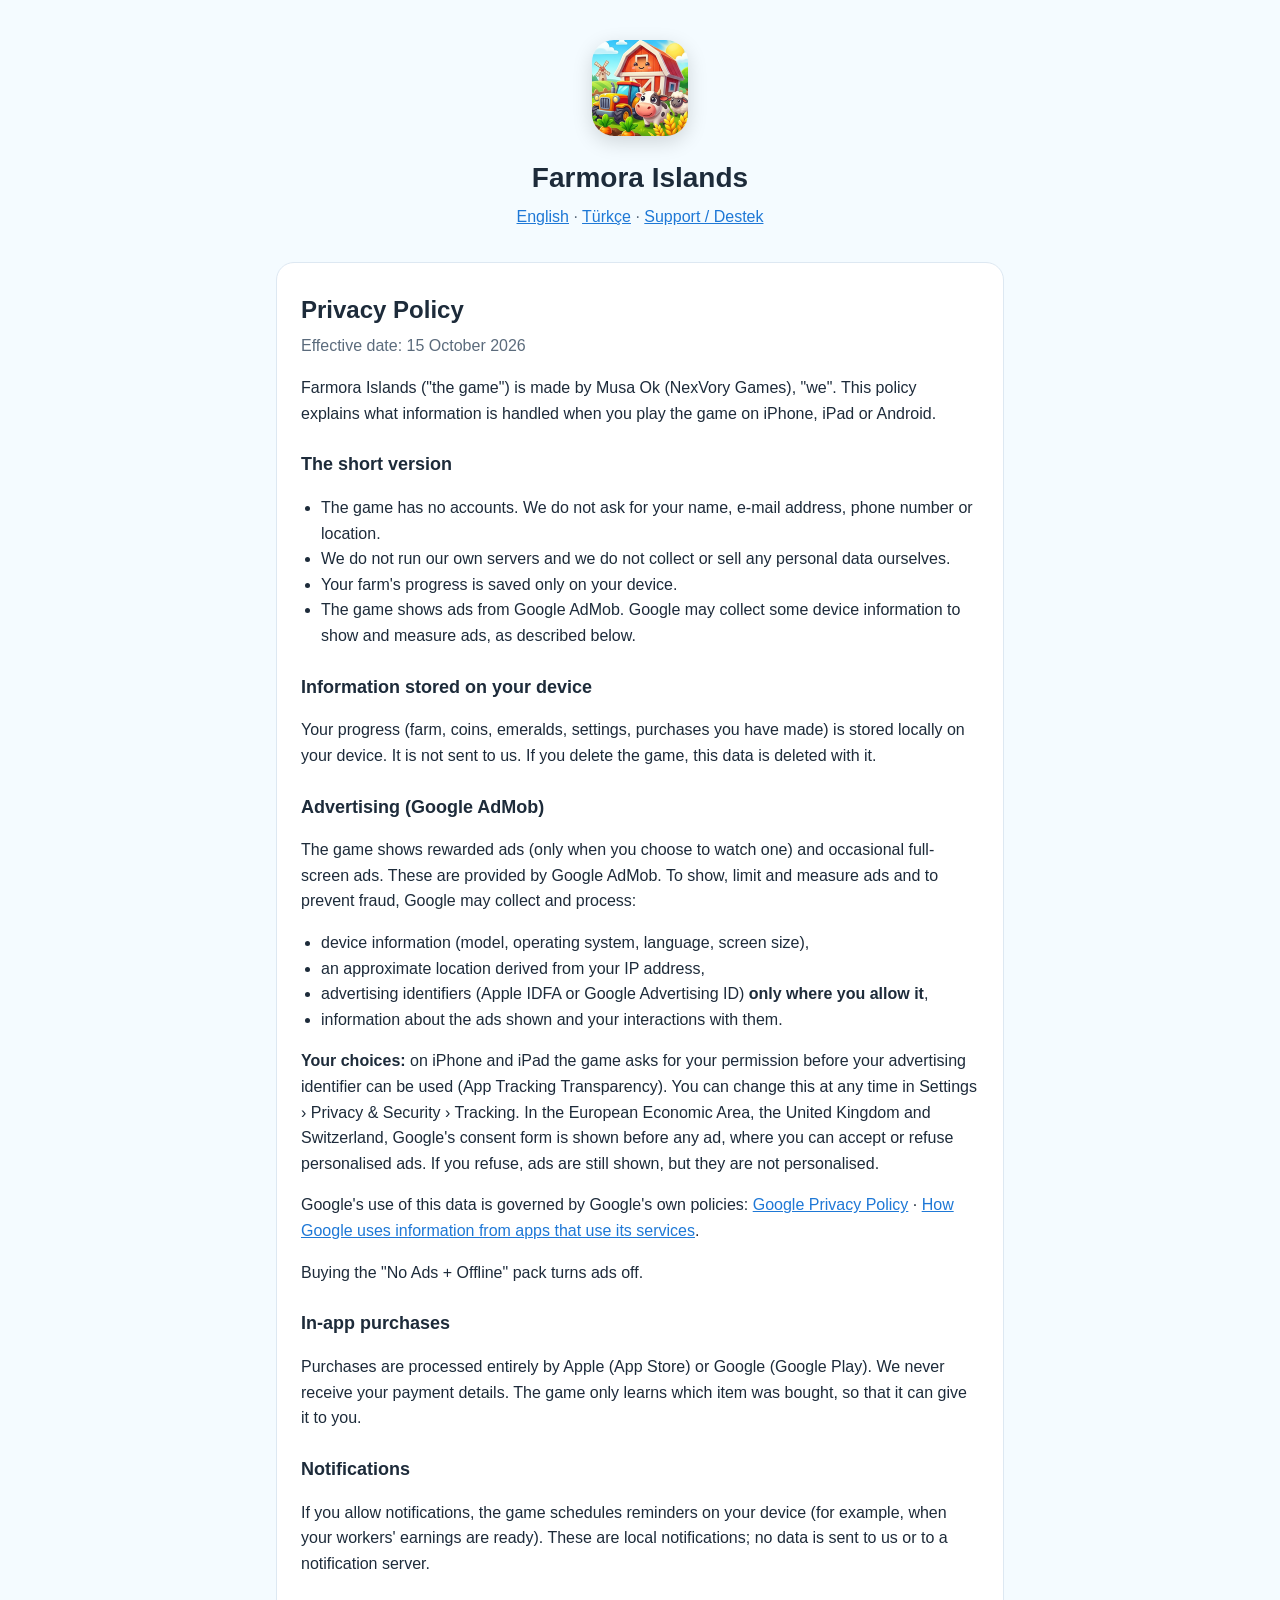
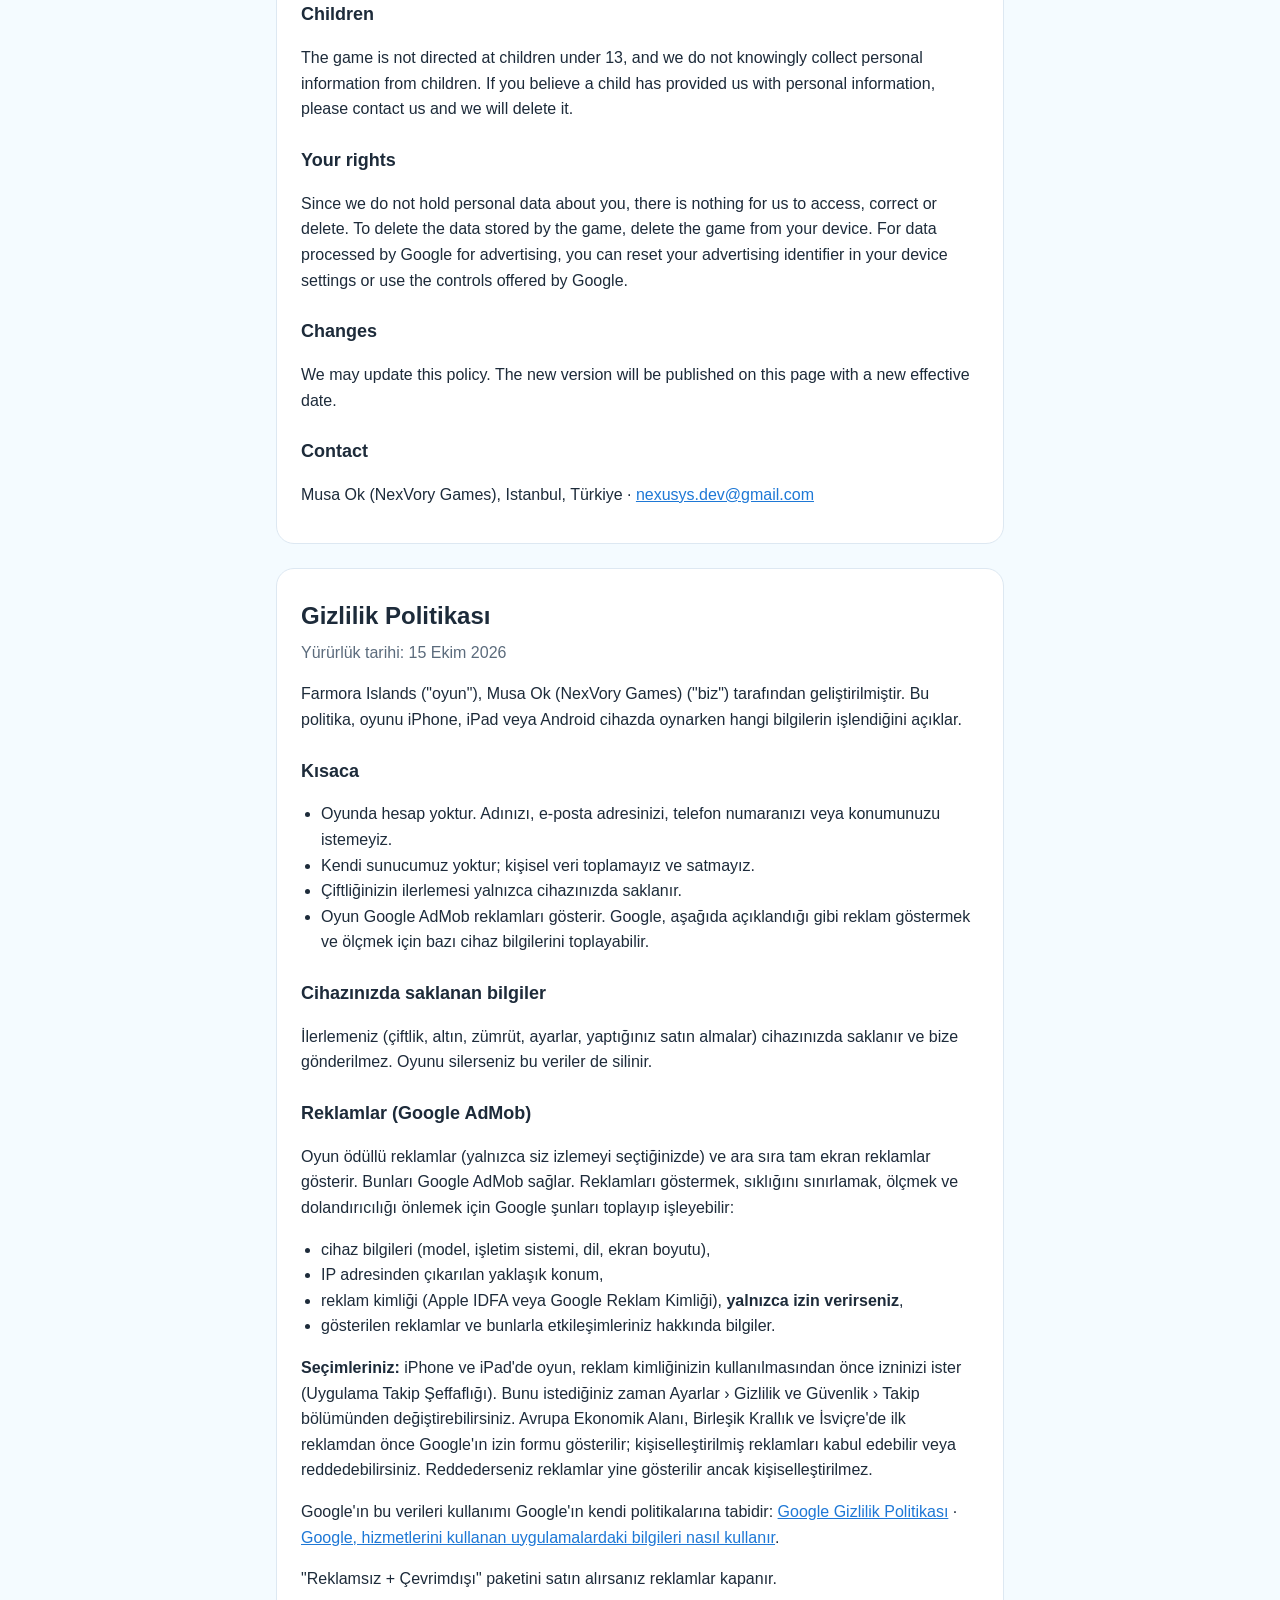
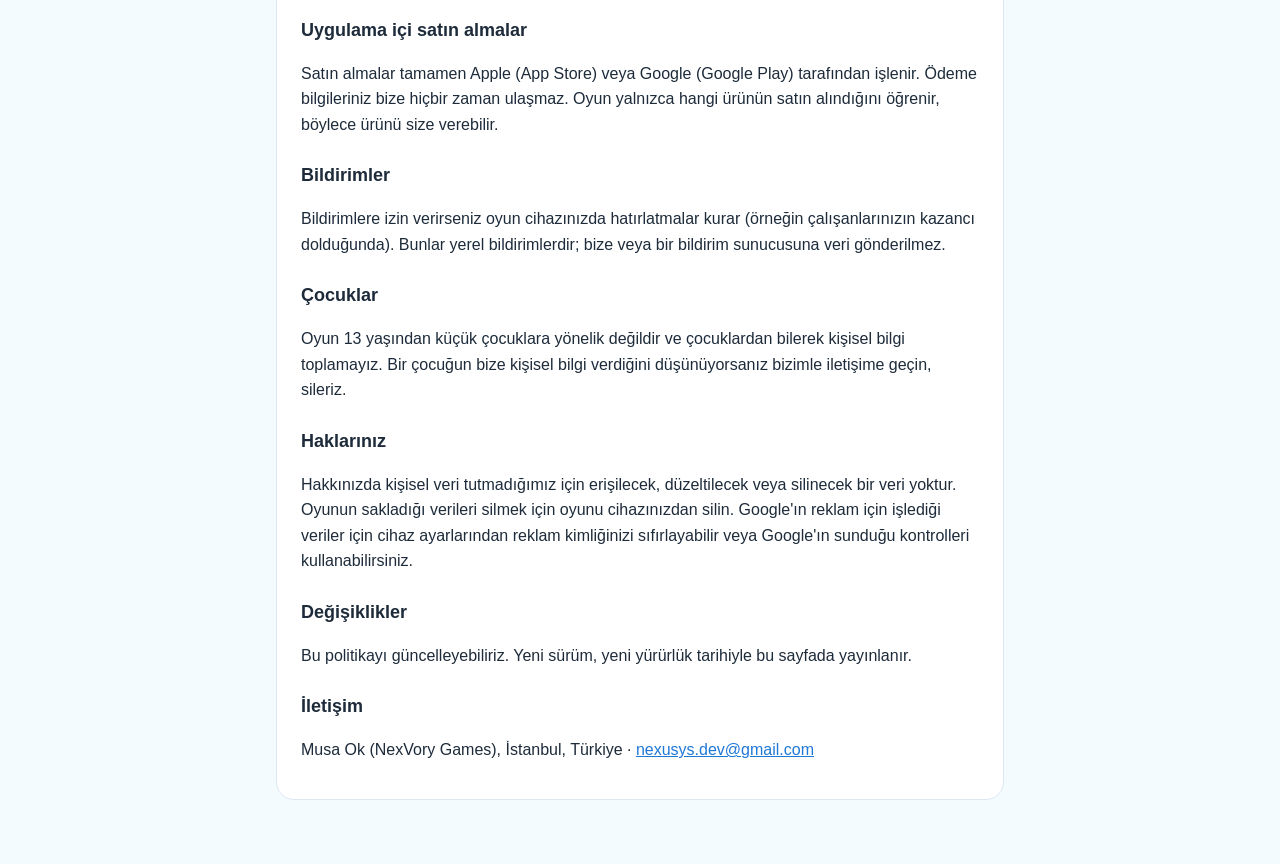
==== privacy.html @ bd9f8ef5 "Farmora Islands support and privacy pages Co-Authored-By: Claude Opus 5.5 <noreply@anthropic.com>" ====
<!doctype html>
<html lang="en">
<head>
<meta charset="utf-8">
<meta name="viewport" content="width=device-width, initial-scale=1">
<title>Farmora Islands – Privacy Policy / Gizlilik Politikası</title>
<link rel="stylesheet" href="style.css">
</head>
<body>
<main>
<header>
  <img src="icon.png" alt="" width="96" height="96">
  <h1>Farmora Islands</h1>
  <nav><a href="#en">English</a> · <a href="#tr">Türkçe</a> · <a href="index.html">Support / Destek</a></nav>
</header>

<section id="en">
<h2>Privacy Policy</h2>
<p class="date">Effective date: 15 October 2026</p>
<p>Farmora Islands ("the game") is made by Musa Ok (NexVory Games), "we". This policy explains what information is
handled when you play the game on iPhone, iPad or Android.</p>

<h3>The short version</h3>
<ul>
  <li>The game has no accounts. We do not ask for your name, e-mail address, phone number or location.</li>
  <li>We do not run our own servers and we do not collect or sell any personal data ourselves.</li>
  <li>Your farm's progress is saved only on your device.</li>
  <li>The game shows ads from Google AdMob. Google may collect some device information to show and measure ads, as described below.</li>
</ul>

<h3>Information stored on your device</h3>
<p>Your progress (farm, coins, emeralds, settings, purchases you have made) is stored locally on your device. It is not
sent to us. If you delete the game, this data is deleted with it.</p>

<h3>Advertising (Google AdMob)</h3>
<p>The game shows rewarded ads (only when you choose to watch one) and occasional full-screen ads. These are provided by
Google AdMob. To show, limit and measure ads and to prevent fraud, Google may collect and process:</p>
<ul>
  <li>device information (model, operating system, language, screen size),</li>
  <li>an approximate location derived from your IP address,</li>
  <li>advertising identifiers (Apple IDFA or Google Advertising ID) <strong>only where you allow it</strong>,</li>
  <li>information about the ads shown and your interactions with them.</li>
</ul>
<p><strong>Your choices:</strong> on iPhone and iPad the game asks for your permission before your advertising identifier can be
used (App Tracking Transparency). You can change this at any time in Settings › Privacy &amp; Security › Tracking. In the
European Economic Area, the United Kingdom and Switzerland, Google's consent form is shown before any ad, where you can
accept or refuse personalised ads. If you refuse, ads are still shown, but they are not personalised.</p>
<p>Google's use of this data is governed by Google's own policies:
<a href="https://policies.google.com/privacy">Google Privacy Policy</a> ·
<a href="https://policies.google.com/technologies/partner-sites">How Google uses information from apps that use its services</a>.</p>
<p>Buying the "No Ads + Offline" pack turns ads off.</p>

<h3>In-app purchases</h3>
<p>Purchases are processed entirely by Apple (App Store) or Google (Google Play). We never receive your payment details. The
game only learns which item was bought, so that it can give it to you.</p>

<h3>Notifications</h3>
<p>If you allow notifications, the game schedules reminders on your device (for example, when your workers' earnings are
ready). These are local notifications; no data is sent to us or to a notification server.</p>

<h3>Children</h3>
<p>The game is not directed at children under 13, and we do not knowingly collect personal information from children.
If you believe a child has provided us with personal information, please contact us and we will delete it.</p>

<h3>Your rights</h3>
<p>Since we do not hold personal data about you, there is nothing for us to access, correct or delete. To delete the data
stored by the game, delete the game from your device. For data processed by Google for advertising, you can reset your
advertising identifier in your device settings or use the controls offered by Google.</p>

<h3>Changes</h3>
<p>We may update this policy. The new version will be published on this page with a new effective date.</p>

<h3>Contact</h3>
<p>Musa Ok (NexVory Games), Istanbul, Türkiye · <a href="mailto:nexusys.dev@gmail.com">nexusys.dev@gmail.com</a></p>
</section>

<section id="tr">
<h2>Gizlilik Politikası</h2>
<p class="date">Yürürlük tarihi: 15 Ekim 2026</p>
<p>Farmora Islands ("oyun"), Musa Ok (NexVory Games) ("biz") tarafından geliştirilmiştir. Bu politika, oyunu iPhone, iPad
veya Android cihazda oynarken hangi bilgilerin işlendiğini açıklar.</p>

<h3>Kısaca</h3>
<ul>
  <li>Oyunda hesap yoktur. Adınızı, e-posta adresinizi, telefon numaranızı veya konumunuzu istemeyiz.</li>
  <li>Kendi sunucumuz yoktur; kişisel veri toplamayız ve satmayız.</li>
  <li>Çiftliğinizin ilerlemesi yalnızca cihazınızda saklanır.</li>
  <li>Oyun Google AdMob reklamları gösterir. Google, aşağıda açıklandığı gibi reklam göstermek ve ölçmek için bazı cihaz bilgilerini toplayabilir.</li>
</ul>

<h3>Cihazınızda saklanan bilgiler</h3>
<p>İlerlemeniz (çiftlik, altın, zümrüt, ayarlar, yaptığınız satın almalar) cihazınızda saklanır ve bize gönderilmez. Oyunu
silerseniz bu veriler de silinir.</p>

<h3>Reklamlar (Google AdMob)</h3>
<p>Oyun ödüllü reklamlar (yalnızca siz izlemeyi seçtiğinizde) ve ara sıra tam ekran reklamlar gösterir. Bunları Google AdMob
sağlar. Reklamları göstermek, sıklığını sınırlamak, ölçmek ve dolandırıcılığı önlemek için Google şunları toplayıp işleyebilir:</p>
<ul>
  <li>cihaz bilgileri (model, işletim sistemi, dil, ekran boyutu),</li>
  <li>IP adresinden çıkarılan yaklaşık konum,</li>
  <li>reklam kimliği (Apple IDFA veya Google Reklam Kimliği), <strong>yalnızca izin verirseniz</strong>,</li>
  <li>gösterilen reklamlar ve bunlarla etkileşimleriniz hakkında bilgiler.</li>
</ul>
<p><strong>Seçimleriniz:</strong> iPhone ve iPad'de oyun, reklam kimliğinizin kullanılmasından önce izninizi ister (Uygulama
Takip Şeffaflığı). Bunu istediğiniz zaman Ayarlar › Gizlilik ve Güvenlik › Takip bölümünden değiştirebilirsiniz. Avrupa
Ekonomik Alanı, Birleşik Krallık ve İsviçre'de ilk reklamdan önce Google'ın izin formu gösterilir; kişiselleştirilmiş reklamları
kabul edebilir veya reddedebilirsiniz. Reddederseniz reklamlar yine gösterilir ancak kişiselleştirilmez.</p>
<p>Google'ın bu verileri kullanımı Google'ın kendi politikalarına tabidir:
<a href="https://policies.google.com/privacy?hl=tr">Google Gizlilik Politikası</a> ·
<a href="https://policies.google.com/technologies/partner-sites?hl=tr">Google, hizmetlerini kullanan uygulamalardaki bilgileri nasıl kullanır</a>.</p>
<p>"Reklamsız + Çevrimdışı" paketini satın alırsanız reklamlar kapanır.</p>

<h3>Uygulama içi satın almalar</h3>
<p>Satın almalar tamamen Apple (App Store) veya Google (Google Play) tarafından işlenir. Ödeme bilgileriniz bize hiçbir zaman
ulaşmaz. Oyun yalnızca hangi ürünün satın alındığını öğrenir, böylece ürünü size verebilir.</p>

<h3>Bildirimler</h3>
<p>Bildirimlere izin verirseniz oyun cihazınızda hatırlatmalar kurar (örneğin çalışanlarınızın kazancı dolduğunda). Bunlar
yerel bildirimlerdir; bize veya bir bildirim sunucusuna veri gönderilmez.</p>

<h3>Çocuklar</h3>
<p>Oyun 13 yaşından küçük çocuklara yönelik değildir ve çocuklardan bilerek kişisel bilgi toplamayız. Bir çocuğun bize kişisel
bilgi verdiğini düşünüyorsanız bizimle iletişime geçin, sileriz.</p>

<h3>Haklarınız</h3>
<p>Hakkınızda kişisel veri tutmadığımız için erişilecek, düzeltilecek veya silinecek bir veri yoktur. Oyunun sakladığı verileri
silmek için oyunu cihazınızdan silin. Google'ın reklam için işlediği veriler için cihaz ayarlarından reklam kimliğinizi
sıfırlayabilir veya Google'ın sunduğu kontrolleri kullanabilirsiniz.</p>

<h3>Değişiklikler</h3>
<p>Bu politikayı güncelleyebiliriz. Yeni sürüm, yeni yürürlük tarihiyle bu sayfada yayınlanır.</p>

<h3>İletişim</h3>
<p>Musa Ok (NexVory Games), İstanbul, Türkiye · <a href="mailto:nexusys.dev@gmail.com">nexusys.dev@gmail.com</a></p>
</section>
</main>
</body>
</html>
---- style.css ----
:root { --bg: #f4fbff; --card: #ffffff; --ink: #1d2b3a; --soft: #5b6b7c; --accent: #1e78d6; --line: #dde8f2; }
@media (prefers-color-scheme: dark) {
  :root { --bg: #0f1720; --card: #17222e; --ink: #e8eef5; --soft: #9fb0c2; --accent: #5cb4ff; --line: #26364a; }
}
* { box-sizing: border-box; }
body { margin: 0; background: var(--bg); color: var(--ink); font: 16px/1.6 -apple-system, BlinkMacSystemFont, "Segoe UI", Roboto, sans-serif; }
main { max-width: 760px; margin: 0 auto; padding: 24px 16px 64px; }
header { text-align: center; padding: 16px 0 8px; }
header img { border-radius: 22px; box-shadow: 0 6px 20px rgba(0, 0, 0, .15); }
h1 { margin: 12px 0 4px; font-size: 28px; }
nav { color: var(--soft); }
a { color: var(--accent); }
section { background: var(--card); border: 1px solid var(--line); border-radius: 18px; padding: 8px 24px 20px; margin-top: 24px; }
h2 { font-size: 24px; margin: 20px 0 4px; }
h3 { font-size: 18px; margin: 24px 0 4px; }
.date { color: var(--soft); margin-top: 0; }
.mail { font-size: 20px; font-weight: 600; }
ul { padding-left: 20px; }
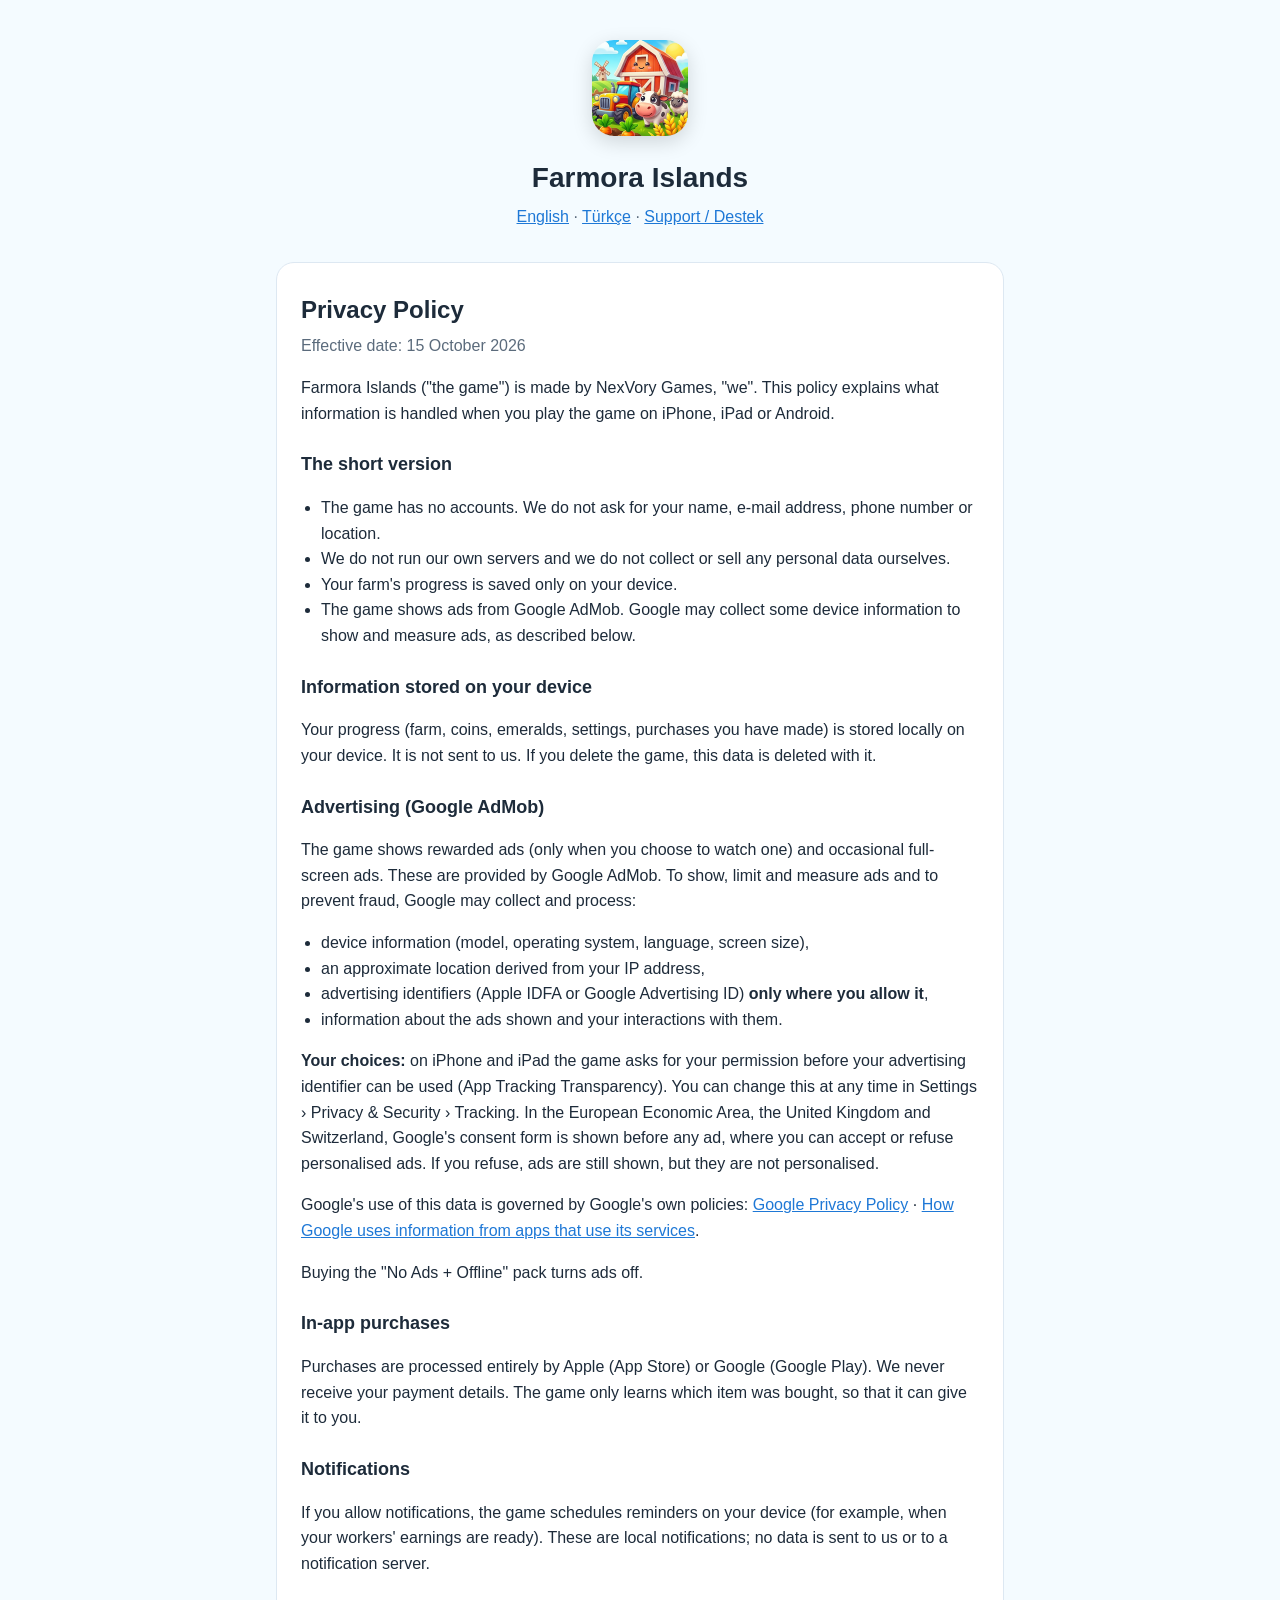
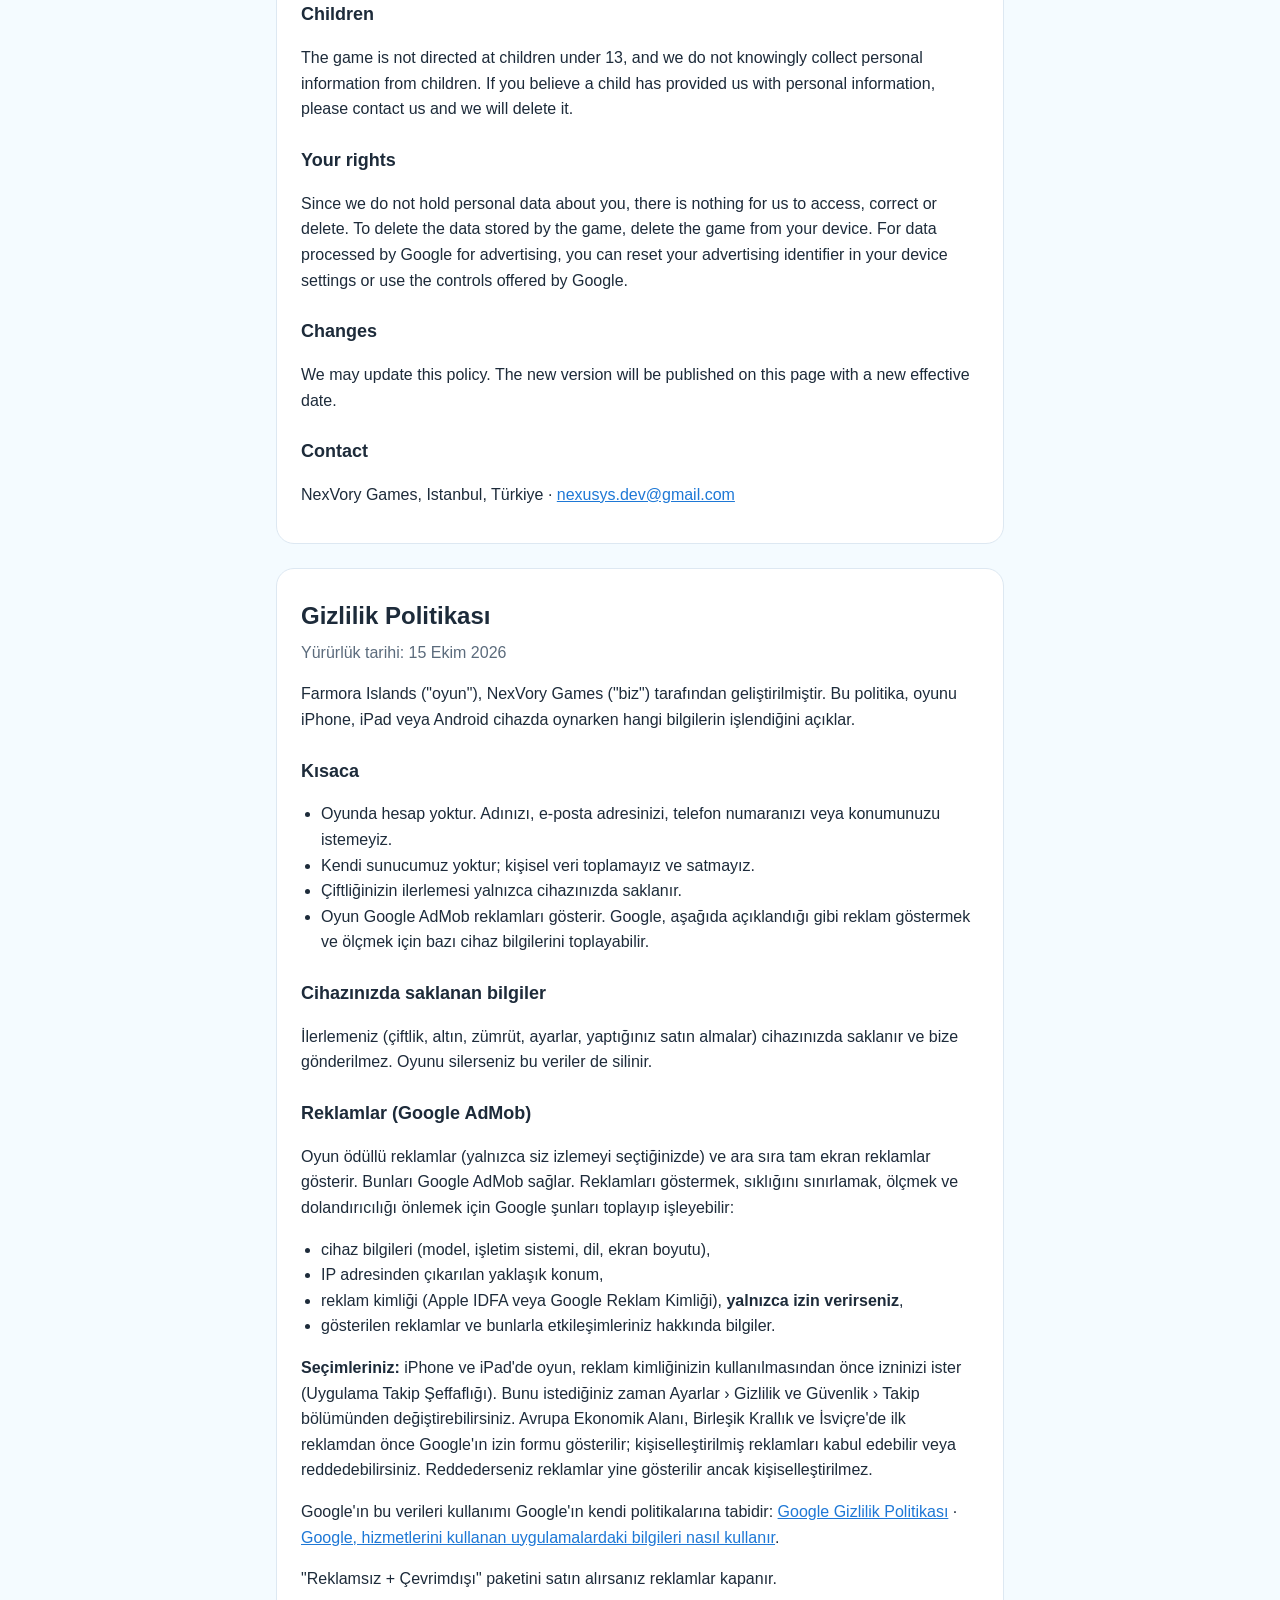
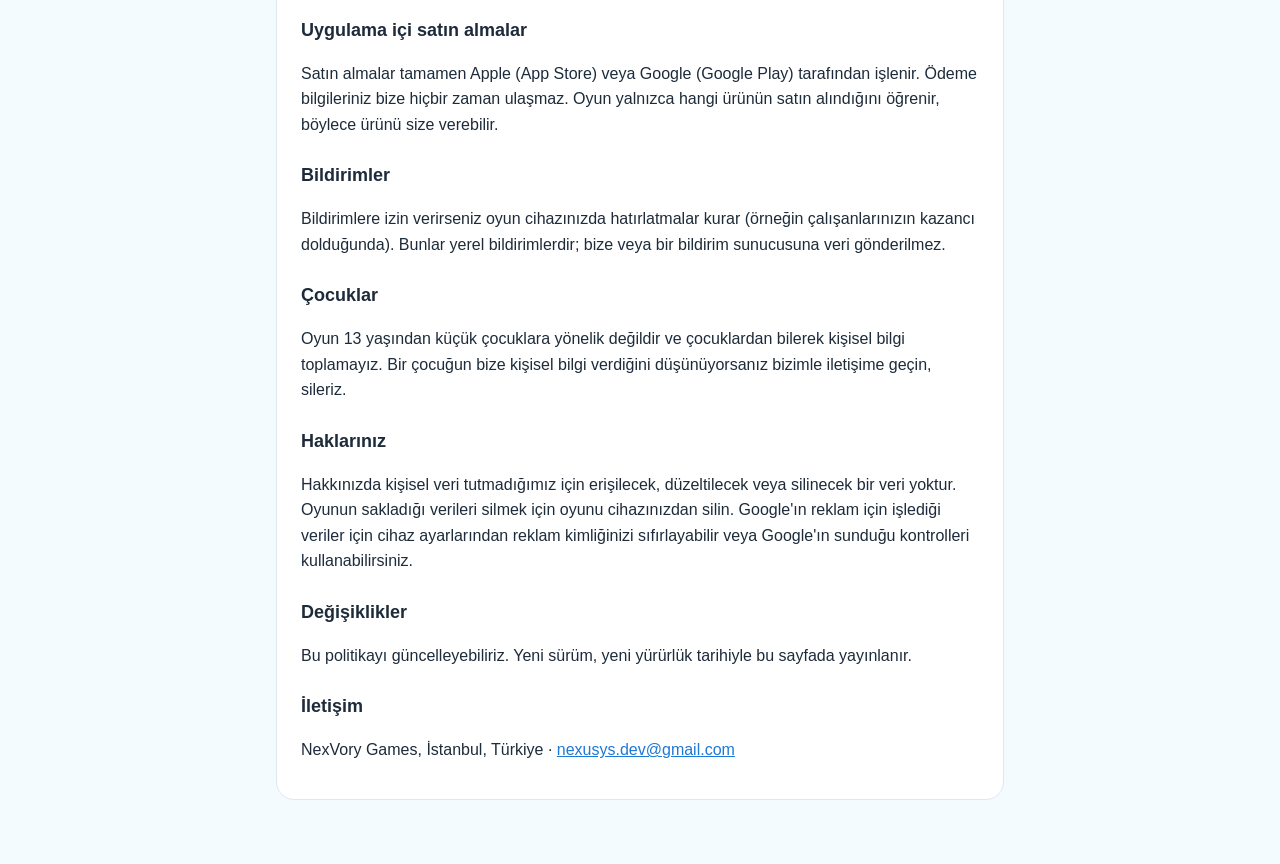
==== commit 09fd10e2: "Name the developer as NexVory Games Co-Authored-By: Claude Opus 5.5 <noreply@anthropic.com>" ====
--- a/privacy.html
+++ b/privacy.html
@@ -17,7 +17,7 @@
 <section id="en">
 <h2>Privacy Policy</h2>
 <p class="date">Effective date: 15 October 2026</p>
-<p>Farmora Islands ("the game") is made by Musa Ok (NexVory Games), "we". This policy explains what information is
+<p>Farmora Islands ("the game") is made by NexVory Games, "we". This policy explains what information is
 handled when you play the game on iPhone, iPad or Android.</p>
 
 <h3>The short version</h3>
@@ -71,13 +71,13 @@
 <p>We may update this policy. The new version will be published on this page with a new effective date.</p>
 
 <h3>Contact</h3>
-<p>Musa Ok (NexVory Games), Istanbul, Türkiye · <a href="mailto:nexusys.dev@gmail.com">nexusys.dev@gmail.com</a></p>
+<p>NexVory Games, Istanbul, Türkiye · <a href="mailto:nexusys.dev@gmail.com">nexusys.dev@gmail.com</a></p>
 </section>
 
 <section id="tr">
 <h2>Gizlilik Politikası</h2>
 <p class="date">Yürürlük tarihi: 15 Ekim 2026</p>
-<p>Farmora Islands ("oyun"), Musa Ok (NexVory Games) ("biz") tarafından geliştirilmiştir. Bu politika, oyunu iPhone, iPad
+<p>Farmora Islands ("oyun"), NexVory Games ("biz") tarafından geliştirilmiştir. Bu politika, oyunu iPhone, iPad
 veya Android cihazda oynarken hangi bilgilerin işlendiğini açıklar.</p>
 
 <h3>Kısaca</h3>
@@ -131,7 +131,7 @@
 <p>Bu politikayı güncelleyebiliriz. Yeni sürüm, yeni yürürlük tarihiyle bu sayfada yayınlanır.</p>
 
 <h3>İletişim</h3>
-<p>Musa Ok (NexVory Games), İstanbul, Türkiye · <a href="mailto:nexusys.dev@gmail.com">nexusys.dev@gmail.com</a></p>
+<p>NexVory Games, İstanbul, Türkiye · <a href="mailto:nexusys.dev@gmail.com">nexusys.dev@gmail.com</a></p>
 </section>
 </main>
 </body>
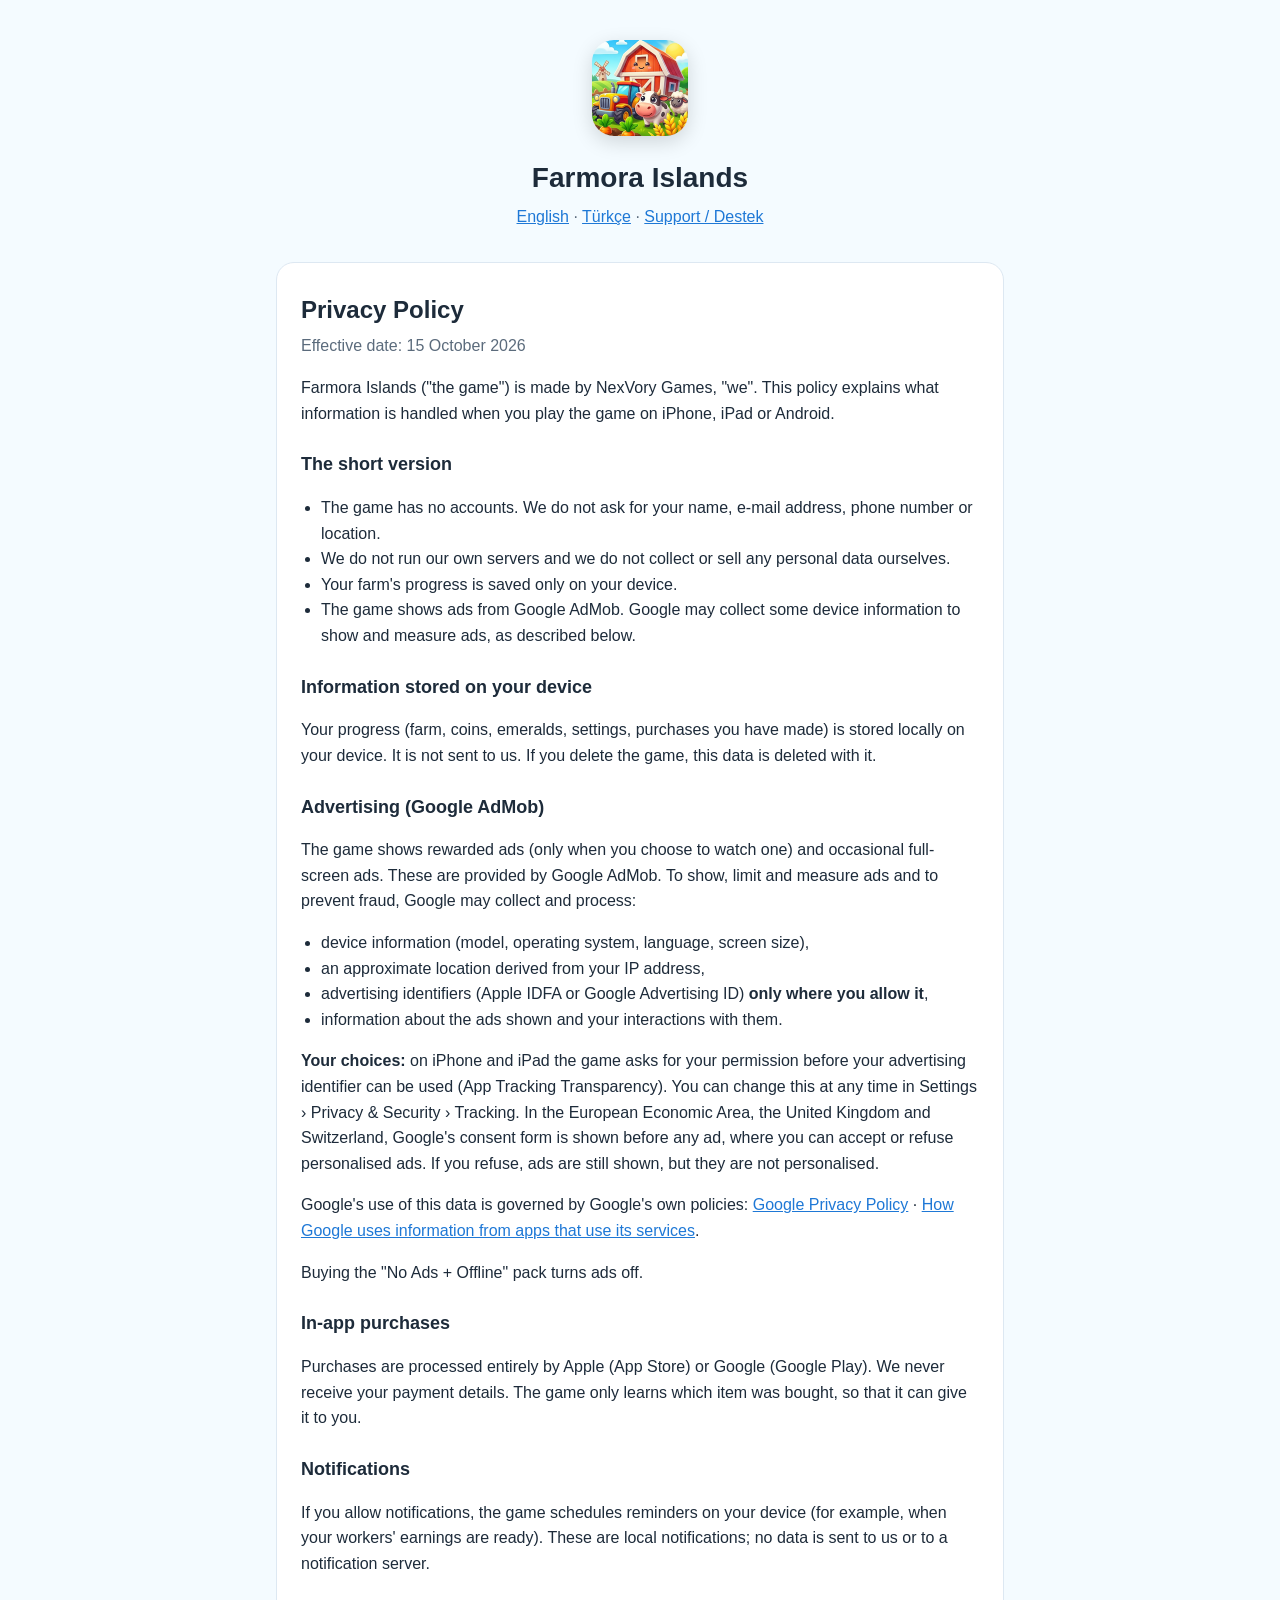
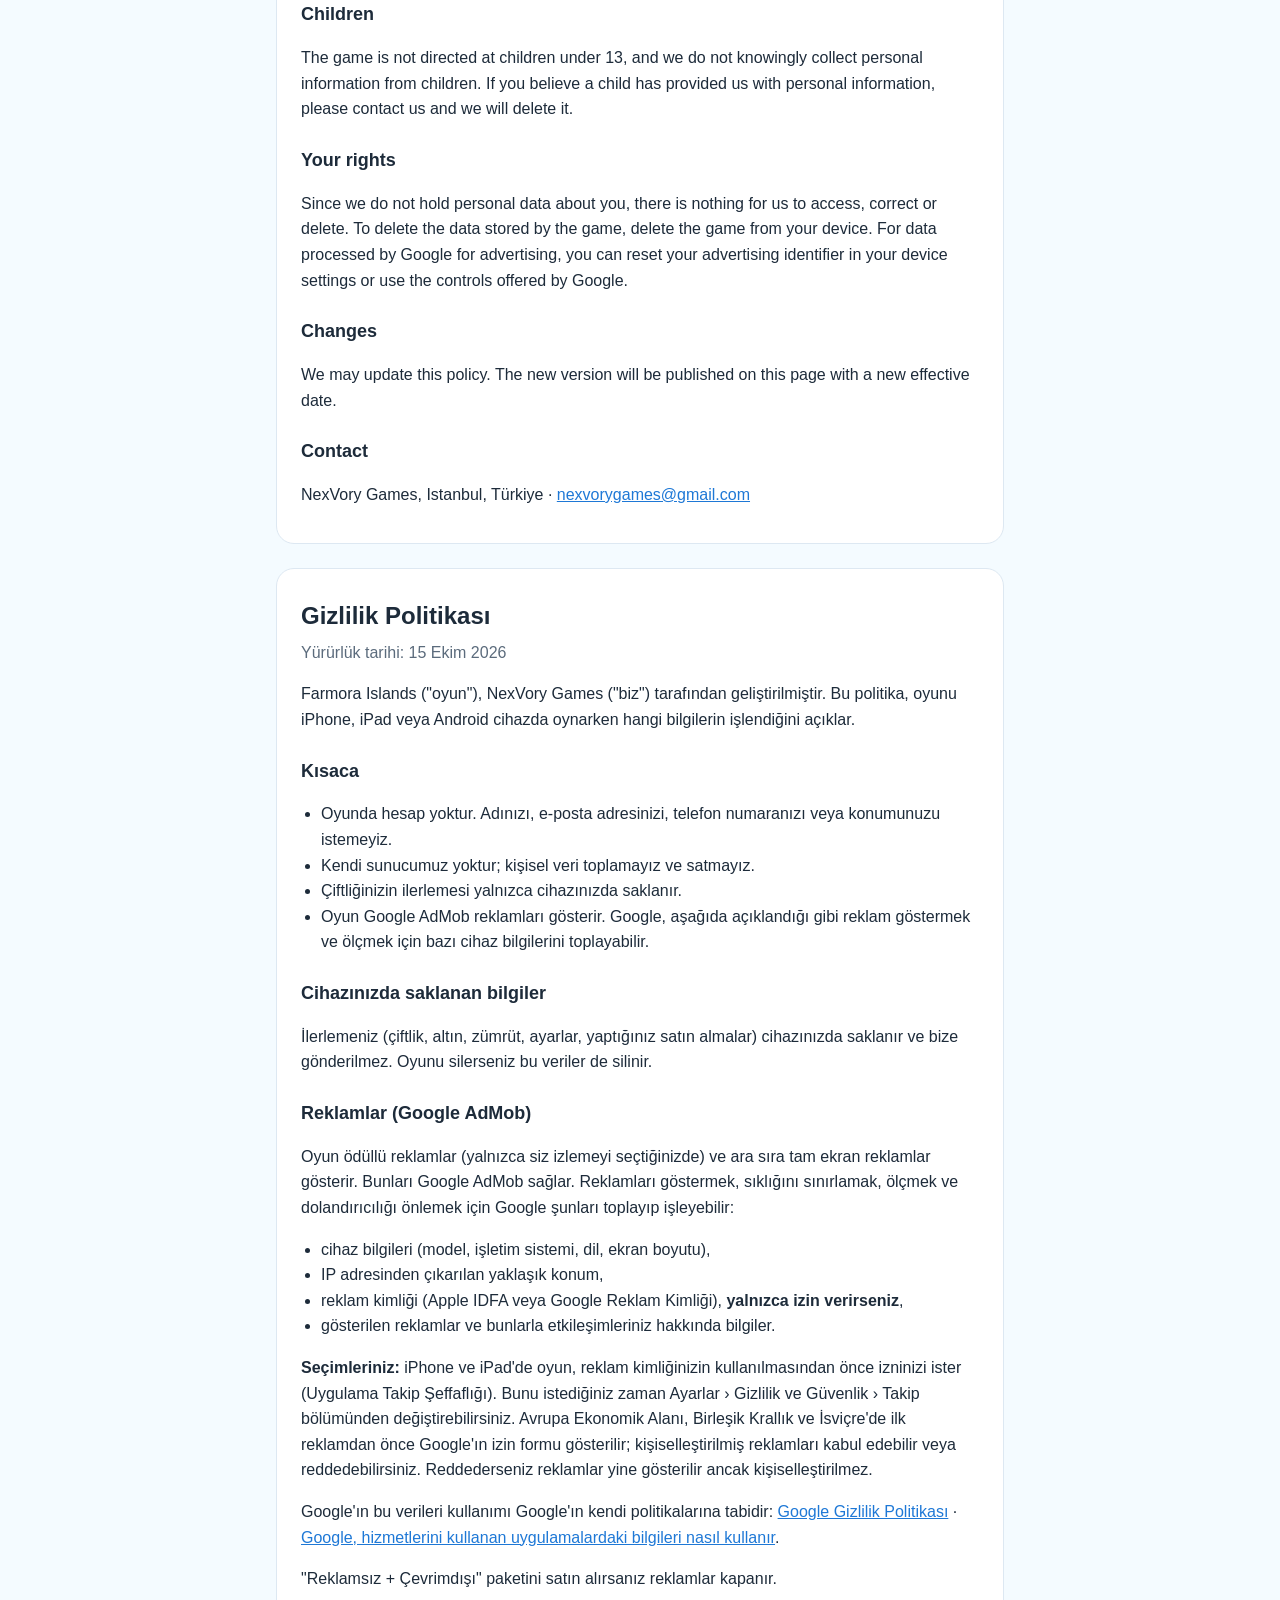
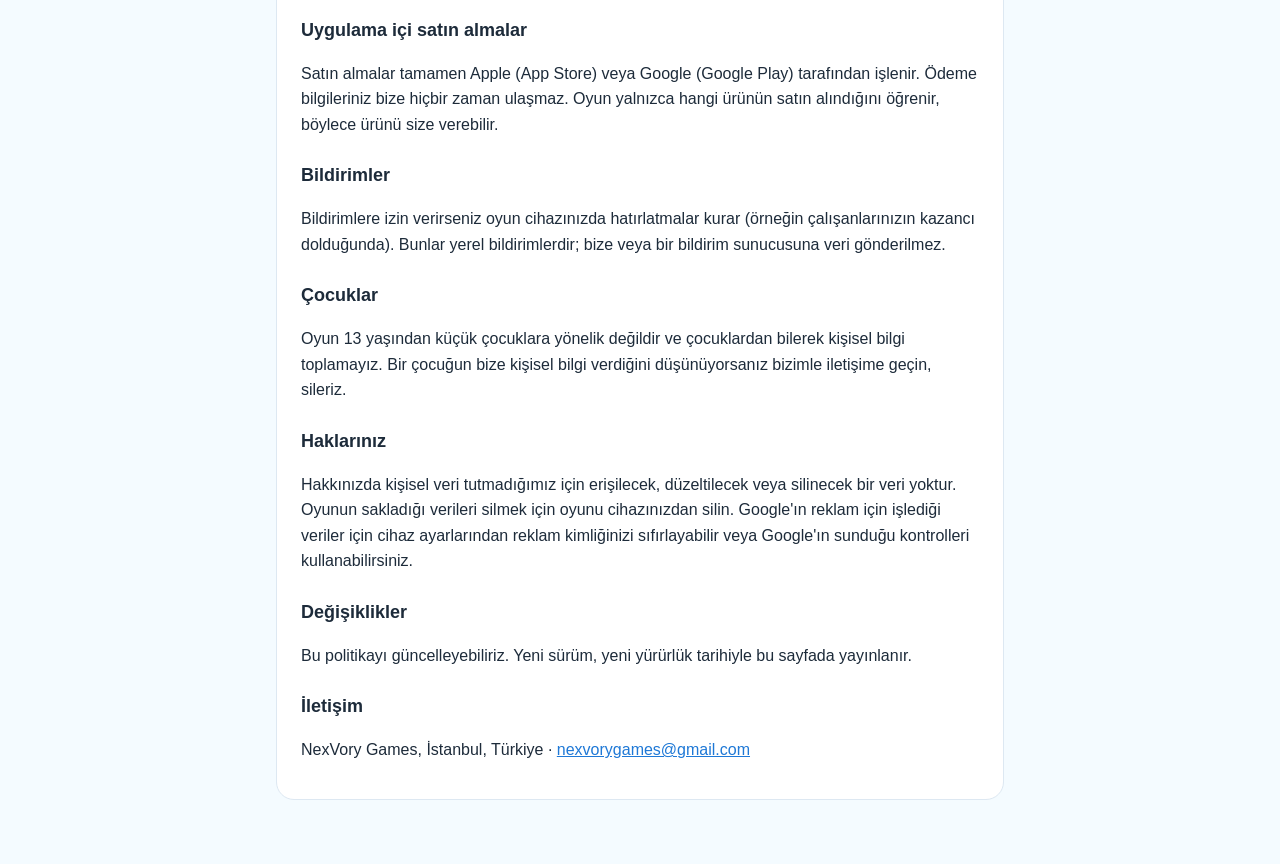
==== commit f218341e: "Support e-mail: nexvorygames@gmail.com Co-Authored-By: Claude Opus 5.5 <noreply@anthropic.com>" ====
--- a/privacy.html
+++ b/privacy.html
@@ -71,7 +71,7 @@
 <p>We may update this policy. The new version will be published on this page with a new effective date.</p>
 
 <h3>Contact</h3>
-<p>NexVory Games, Istanbul, Türkiye · <a href="mailto:nexusys.dev@gmail.com">nexusys.dev@gmail.com</a></p>
+<p>NexVory Games, Istanbul, Türkiye · <a href="mailto:nexvorygames@gmail.com">nexvorygames@gmail.com</a></p>
 </section>
 
 <section id="tr">
@@ -131,7 +131,7 @@
 <p>Bu politikayı güncelleyebiliriz. Yeni sürüm, yeni yürürlük tarihiyle bu sayfada yayınlanır.</p>
 
 <h3>İletişim</h3>
-<p>NexVory Games, İstanbul, Türkiye · <a href="mailto:nexusys.dev@gmail.com">nexusys.dev@gmail.com</a></p>
+<p>NexVory Games, İstanbul, Türkiye · <a href="mailto:nexvorygames@gmail.com">nexvorygames@gmail.com</a></p>
 </section>
 </main>
 </body>
